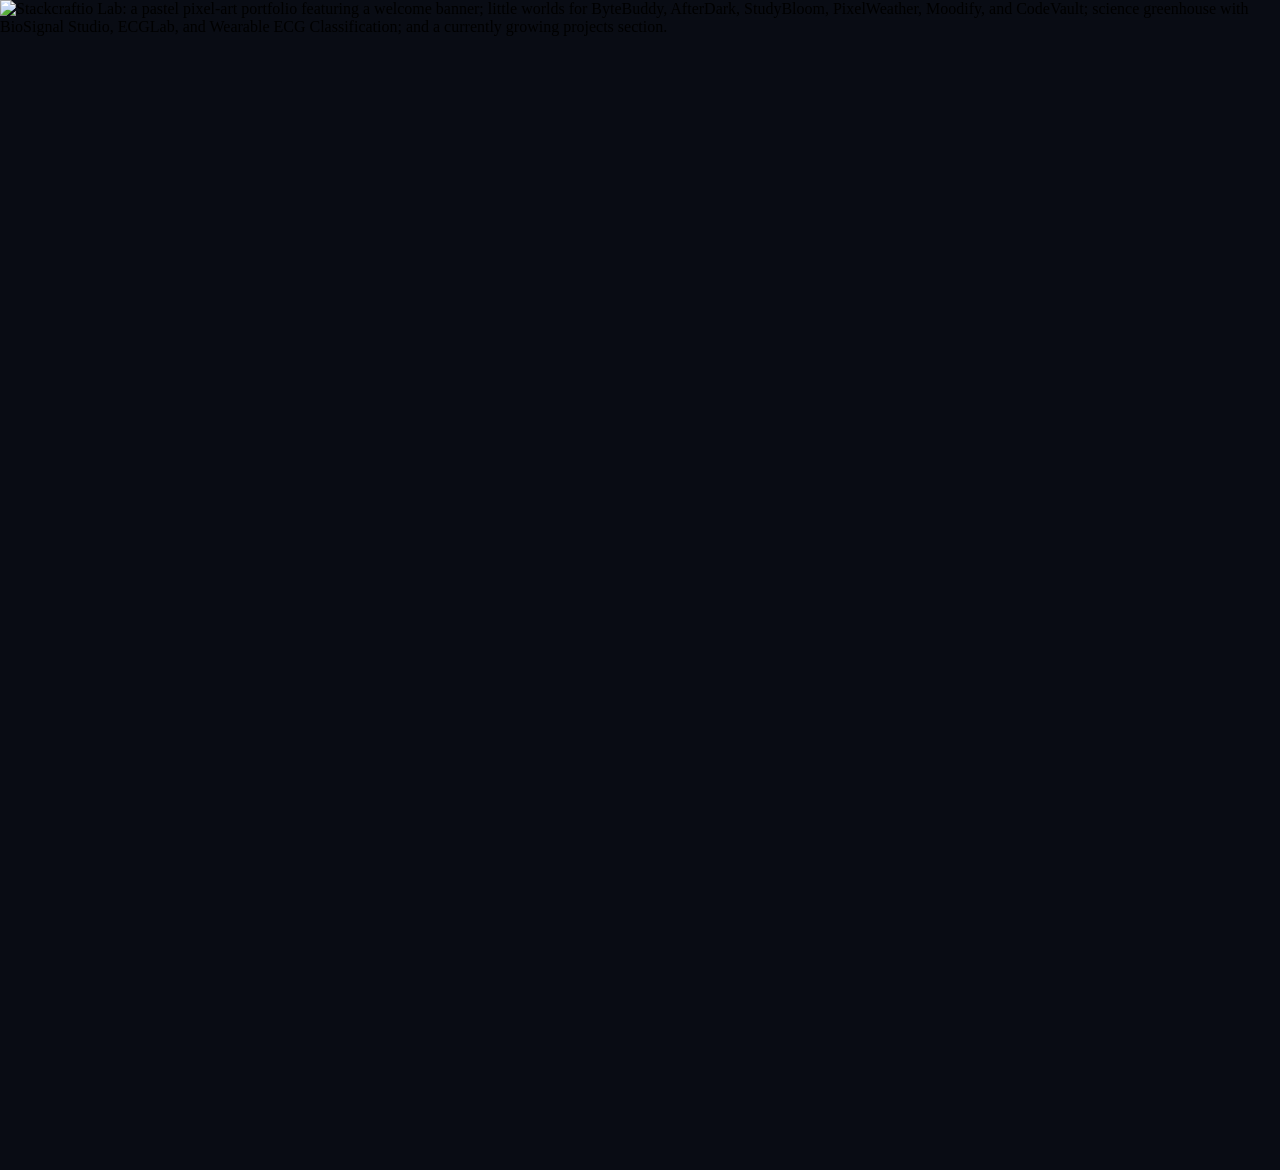
==== index.html @ 3e7b6db7 "Add files via upload" ====
<!doctype html>
<html lang="en">
<head>
  <meta charset="utf-8">
  <meta name="viewport" content="width=device-width, initial-scale=1">
  <meta name="theme-color" content="#090c14">
  <meta name="description" content="Stackcraftio Lab — a little collection of code, creative experiments, tiny worlds & things built out of curiosity.">
  <title>Stackcraftio Lab ✧</title>
  <style>
    * { box-sizing: border-box; }
    html { background: #090c14; }
    body { margin: 0; min-height: 100vh; background: #090c14; }
    main { width: min(100%, 1312px); margin: 0 auto; }
    .portfolio { display: block; width: 100%; height: auto; }
  </style>
</head>
<body>
  <main>
    <img class="portfolio" src="assets/stackcraftio-lab.png" width="1312" height="1199" alt="Stackcraftio Lab: a pastel pixel-art portfolio featuring a welcome banner; little worlds for ByteBuddy, AfterDark, StudyBloom, PixelWeather, Moodify, and CodeVault; science greenhouse with BioSignal Studio, ECGLab, and Wearable ECG Classification; and a currently growing projects section.">
  </main>
</body>
</html>
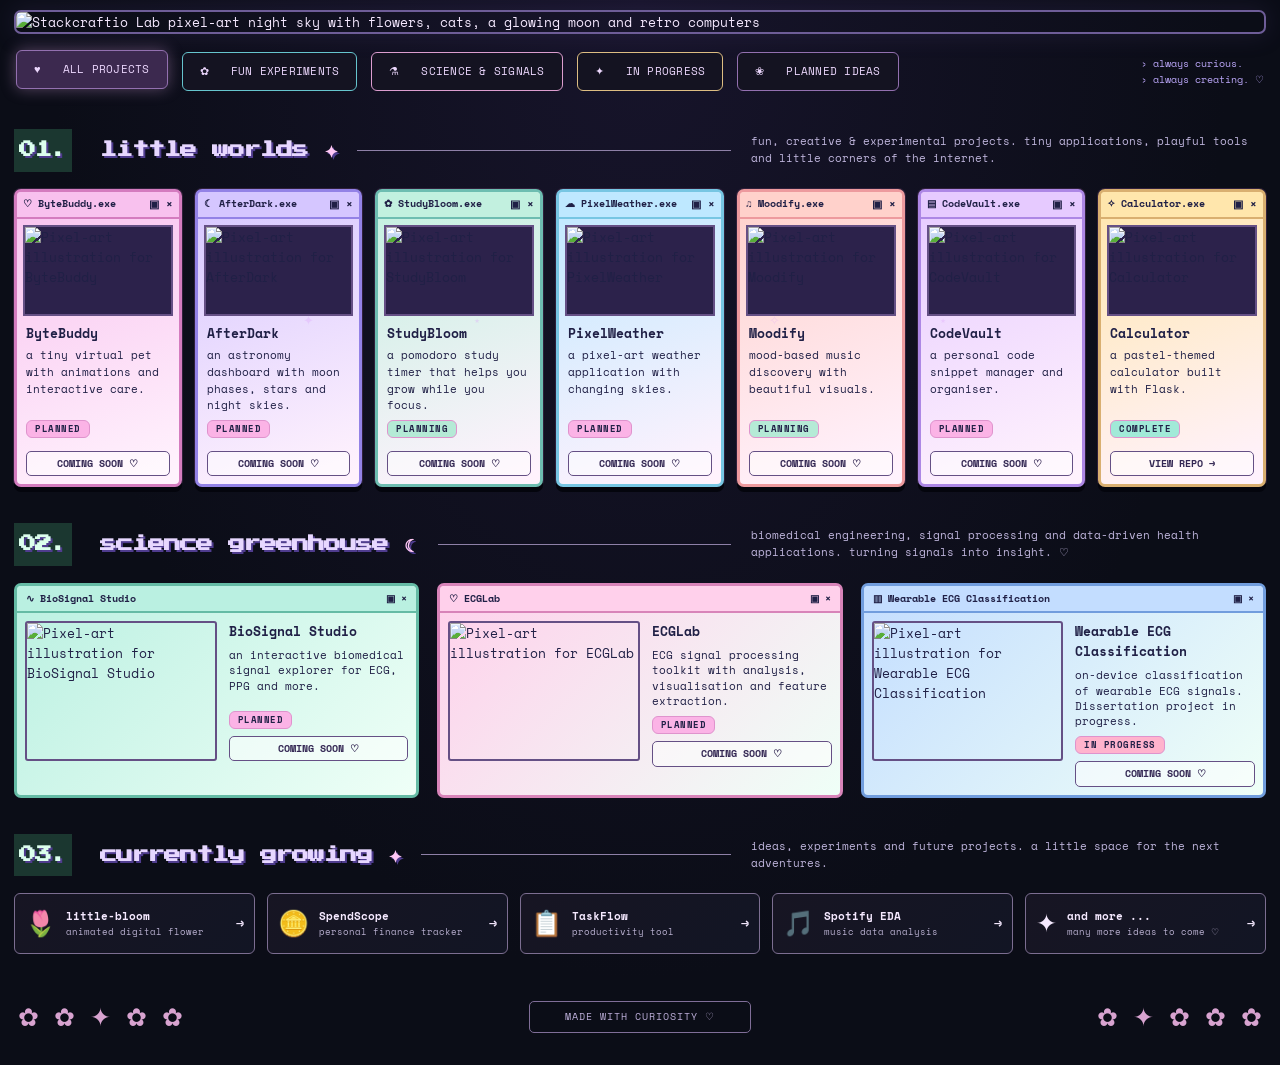
==== commit 72d9f686: "Add files via upload" ====
--- a/index.html
+++ b/index.html
@@ -1,22 +1,11 @@
 <!doctype html>
-<html lang="en">
-<head>
-  <meta charset="utf-8">
-  <meta name="viewport" content="width=device-width, initial-scale=1">
-  <meta name="theme-color" content="#090c14">
-  <meta name="description" content="Stackcraftio Lab — a little collection of code, creative experiments, tiny worlds & things built out of curiosity.">
-  <title>Stackcraftio Lab ✧</title>
-  <style>
-    * { box-sizing: border-box; }
-    html { background: #090c14; }
-    body { margin: 0; min-height: 100vh; background: #090c14; }
-    main { width: min(100%, 1312px); margin: 0 auto; }
-    .portfolio { display: block; width: 100%; height: auto; }
-  </style>
-</head>
-<body>
-  <main>
-    <img class="portfolio" src="assets/stackcraftio-lab.png" width="1312" height="1199" alt="Stackcraftio Lab: a pastel pixel-art portfolio featuring a welcome banner; little worlds for ByteBuddy, AfterDark, StudyBloom, PixelWeather, Moodify, and CodeVault; science greenhouse with BioSignal Studio, ECGLab, and Wearable ECG Classification; and a currently growing projects section.">
-  </main>
-</body>
-</html>
+<html lang="en"><head><meta charset="utf-8"><meta name="viewport" content="width=device-width, initial-scale=1"><meta name="theme-color" content="#0b0d17"><meta name="description" content="Stackcraftio Lab — little worlds, creative experiments, and biomedical coding projects."><title>✿ Stackcraftio Lab</title><link rel="stylesheet" href="style.css"></head><body>
+<div class="sparkles" aria-hidden="true">✦　　　⋆　　　　　　✧　　　⋆</div>
+<div class="shell">
+<header class="hero" id="home"><img src="assets/banner.webp" alt="Stackcraftio Lab pixel-art night sky with flowers, cats, a glowing moon and retro computers"></header>
+<nav class="filters" aria-label="Project filters"><button class="active" data-filter="all">♥ &nbsp; All projects</button><button data-filter="fun">✿ &nbsp; Fun experiments</button><button data-filter="science">⚗ &nbsp; Science & signals</button><button data-filter="building">✦ &nbsp; In progress</button><button data-filter="planned">❀ &nbsp; Planned ideas</button><span class="nav-note">› always curious.<br>› always creating. ♡</span></nav>
+<section class="section" id="little-worlds" data-group="fun"><div class="section-header"><h2><span class="num">01.</span> little worlds <em>✦</em></h2><span class="rule"></span><p>fun, creative & experimental projects. tiny applications, playful tools and little corners of the internet.</p></div><div class="cards" id="fun-cards"></div></section>
+<section class="section" id="science-greenhouse" data-group="science"><div class="section-header"><h2><span class="num">02.</span> science greenhouse <em>☾</em></h2><span class="rule"></span><p>biomedical engineering, signal processing and data-driven health applications. turning signals into insight. ♡</p></div><div class="science-cards" id="science-cards"></div></section>
+<section class="section growing" id="currently-growing"><div class="section-header"><h2><span class="num">03.</span> currently growing <em>✦</em></h2><span class="rule"></span><p>ideas, experiments and future projects. a little space for the next adventures.</p></div><div class="grow-list" id="grow-list"></div></section>
+<footer><span>✿ ✿ ✦ ✿ ✿</span><span class="footer-pill">MADE WITH CURIOSITY ♡</span><span>✿ ✦ ✿ ✿ ✿</span></footer>
+</div><div id="toast" class="toast" role="status" aria-live="polite"></div><script src="script.js" defer></script></body></html>
--- a/style.css
+++ b/style.css
@@ -0,0 +1,2 @@
+@import url('https://fonts.googleapis.com/css2?family=Press+Start+2P&family=Space+Mono:wght@400;700&display=swap');
+:root{color-scheme:dark;--bg:#0b0d17;--ink:#f5e9ff;--muted:#c2b5d8;--border:#65567f}*{box-sizing:border-box}html{scroll-behavior:smooth}body{margin:0;background:radial-gradient(ellipse at 50% 0%,#17142b 0,#0b0d17 65%);color:var(--ink);font:13px/1.55 'Space Mono',monospace}button,a{font:inherit}button{cursor:pointer}a{color:inherit}.shell{max-width:1340px;margin:auto;padding:10px 14px 20px}.hero{border:2px solid #6e5d98;box-shadow:0 0 25px #58468b36;border-radius:7px;overflow:hidden}.hero img{width:100%;height:auto;display:block;image-rendering:auto}.filters{display:flex;align-items:center;flex-wrap:wrap;gap:14px;margin:18px 2px 38px}.filters button{color:#ecd7fd;background:#141321;border:1px solid #9370b0;padding:10px 17px;border-radius:6px;text-transform:uppercase;font-size:11px;letter-spacing:.25px;transition:transform .2s,background .2s,box-shadow .2s}.filters button:hover,.filters button.active{background:#3c294f;box-shadow:0 0 15px #edb4f557;transform:translateY(-2px)}.filters button:nth-child(2){border-color:#66c5ce}.filters button:nth-child(3){border-color:#dc9dcf}.filters button:nth-child(4){border-color:#ddbd82}.nav-note{font-size:10px;line-height:1.6;margin-left:auto;color:#bca8fa}.section{margin:0 0 36px}.section-header{display:flex;gap:20px;align-items:center;margin-bottom:17px}.section-header h2{font-family:'Press Start 2P',monospace;font-size:17px;white-space:nowrap;margin:0;letter-spacing:-1px;color:#e7d7ff;text-shadow:2px 2px #4f3c8e}.section-header em{font-style:normal;color:#ffc7f5}.num{display:inline-block;color:#dcffed;background:#1b3730;padding:8px 5px;margin-right:12px}.rule{height:1px;background:#8e80a7;flex:1;min-width:35px}.section-header p{max-width:515px;margin:0;color:#bfb5dc;font-size:11px}.cards{display:grid;grid-template-columns:repeat(7,minmax(0,1fr));gap:13px}.project{--tint:#fac5eb;--edge:#cf76bd;--deep:#573b72;display:flex;flex-direction:column;background:linear-gradient(160deg,var(--tint),#fff2fd 96%);border:3px solid var(--edge);border-radius:7px;color:#202046;overflow:hidden;box-shadow:0 5px 0 #04050d,0 0 0 1px #30203b;min-width:0;transition:transform .18s,box-shadow .18s}.project:hover{transform:translateY(-6px);box-shadow:0 9px 22px #d6a0fb48}.window-top{display:flex;align-items:center;justify-content:space-between;gap:2px;background:var(--tint);border-bottom:2px solid var(--edge);padding:4px 6px;font-weight:700;font-size:10px;white-space:nowrap;overflow:hidden}.window-top .w-title{overflow:hidden;text-overflow:ellipsis}.window-top .controls{font-size:11px}.project-art{display:block;width:calc(100% - 12px);height:91px;object-fit:cover;margin:6px 6px 0;border:2px solid var(--deep);background:#2c224b;image-rendering:pixelated}.project-body{padding:9px 9px 8px;display:flex;flex:1;flex-direction:column;gap:6px}.project h3{font-size:13px;line-height:1.3;margin:0;font-weight:700}.project p{font-size:10.7px;line-height:1.55;margin:0;min-height:66px}.status{display:inline-block;background:#fbb3e6;border:1px solid #df93cd;border-radius:6px;padding:1px 8px;text-transform:uppercase;font-weight:700;font-size:9px;letter-spacing:.5px;align-self:start;margin-top:auto}.status.building{background:#ffb3cd}.status.planning{background:#b5ead6}.status.complete{background:#a1ead8}.card-action{display:block;text-align:center;text-decoration:none;border:1.5px solid var(--deep);border-radius:5px;padding:4px;color:#332753;font-weight:700;font-size:10px;margin-top:7px;background:#fff8;transition:background .2s}.card-action:hover{background:#fff}.science-cards{display:grid;grid-template-columns:repeat(3,minmax(0,1fr));gap:18px}.science-card{--tint:#bceee0;--edge:#66b3a5;--deep:#397975;display:flex;border:3px solid var(--edge);border-radius:7px;background:linear-gradient(135deg,var(--tint),#effff7);color:#202046;overflow:hidden;min-width:0;transition:transform .2s}.science-card:hover{transform:translateY(-4px)}.science-content{width:100%}.science-card .window-top{padding:5px 9px}.science-inner{display:grid;grid-template-columns:50% 1fr;gap:12px;padding:8px}.science-inner img{width:100%;height:140px;object-fit:cover;image-rendering:pixelated;border:2px solid var(--deep);border-radius:3px}.science-copy{display:flex;flex-direction:column;gap:7px;min-width:0}.science-copy h3{margin:0;font-size:13px}.science-copy p{margin:0;font-size:10.5px;line-height:1.45;flex:1}.science-copy .card-action{margin-top:0}.grow-list{display:grid;grid-template-columns:repeat(5,minmax(0,1fr));gap:12px}.grow{display:flex;align-items:center;gap:10px;padding:10px;background:linear-gradient(135deg,#171523,#121524);border:1px solid #7c6e91;border-radius:6px;text-decoration:none;transition:background .2s,transform .2s}.grow:hover{background:#30233f;transform:translateY(-3px)}.grow .emoji{font-size:25px}.grow strong{display:block;font-size:11px}.grow small{display:block;color:#b9b0d0;font-size:9px}.grow b{margin-left:auto}footer{display:flex;align-items:center;justify-content:space-between;gap:12px;margin-top:36px;padding:8px 4px;color:#efb4e5;font-size:25px;opacity:.9}.footer-pill{font-size:10px;letter-spacing:1px;border:1px solid #8d79a7;color:#d1c1ef;border-radius:5px;padding:7px 35px}.toast{position:fixed;bottom:20px;right:20px;max-width:300px;background:#e7d1ff;color:#322149;padding:12px;border:2px solid #aa80ce;border-radius:7px;box-shadow:0 8px 30px #0008;opacity:0;transform:translateY(20px);pointer-events:none;transition:.2s}.toast.show{opacity:1;transform:translateY(0)}.hidden{display:none!important}.sparkles{position:absolute;left:0;right:0;top:310px;text-align:center;color:#dea6fd55;pointer-events:none;letter-spacing:30px}@media(max-width:1160px){.cards{grid-template-columns:repeat(4,minmax(0,1fr))}.section-header{flex-wrap:wrap}.section-header p{max-width:100%}.science-inner{grid-template-columns:1fr}.science-inner img{height:130px}}@media(max-width:750px){.shell{padding:8px}.cards{grid-template-columns:repeat(2,minmax(0,1fr))}.science-cards{grid-template-columns:1fr}.science-inner{grid-template-columns:42% 1fr}.grow-list{grid-template-columns:repeat(2,minmax(0,1fr))}.section-header h2{font-size:12px;white-space:normal}.nav-note{display:none}.filters{gap:7px}.filters button{font-size:9px;padding:8px}.project-art{height:130px}footer{font-size:14px}.footer-pill{font-size:8px;padding:7px 10px}}@media(max-width:410px){.cards{gap:8px}.project-art{height:90px}.project h3{font-size:11px}.project p{font-size:9px}.grow-list{grid-template-columns:1fr}}@media(prefers-reduced-motion:reduce){*,*:before,*:after{transition:none!important;scroll-behavior:auto!important}}
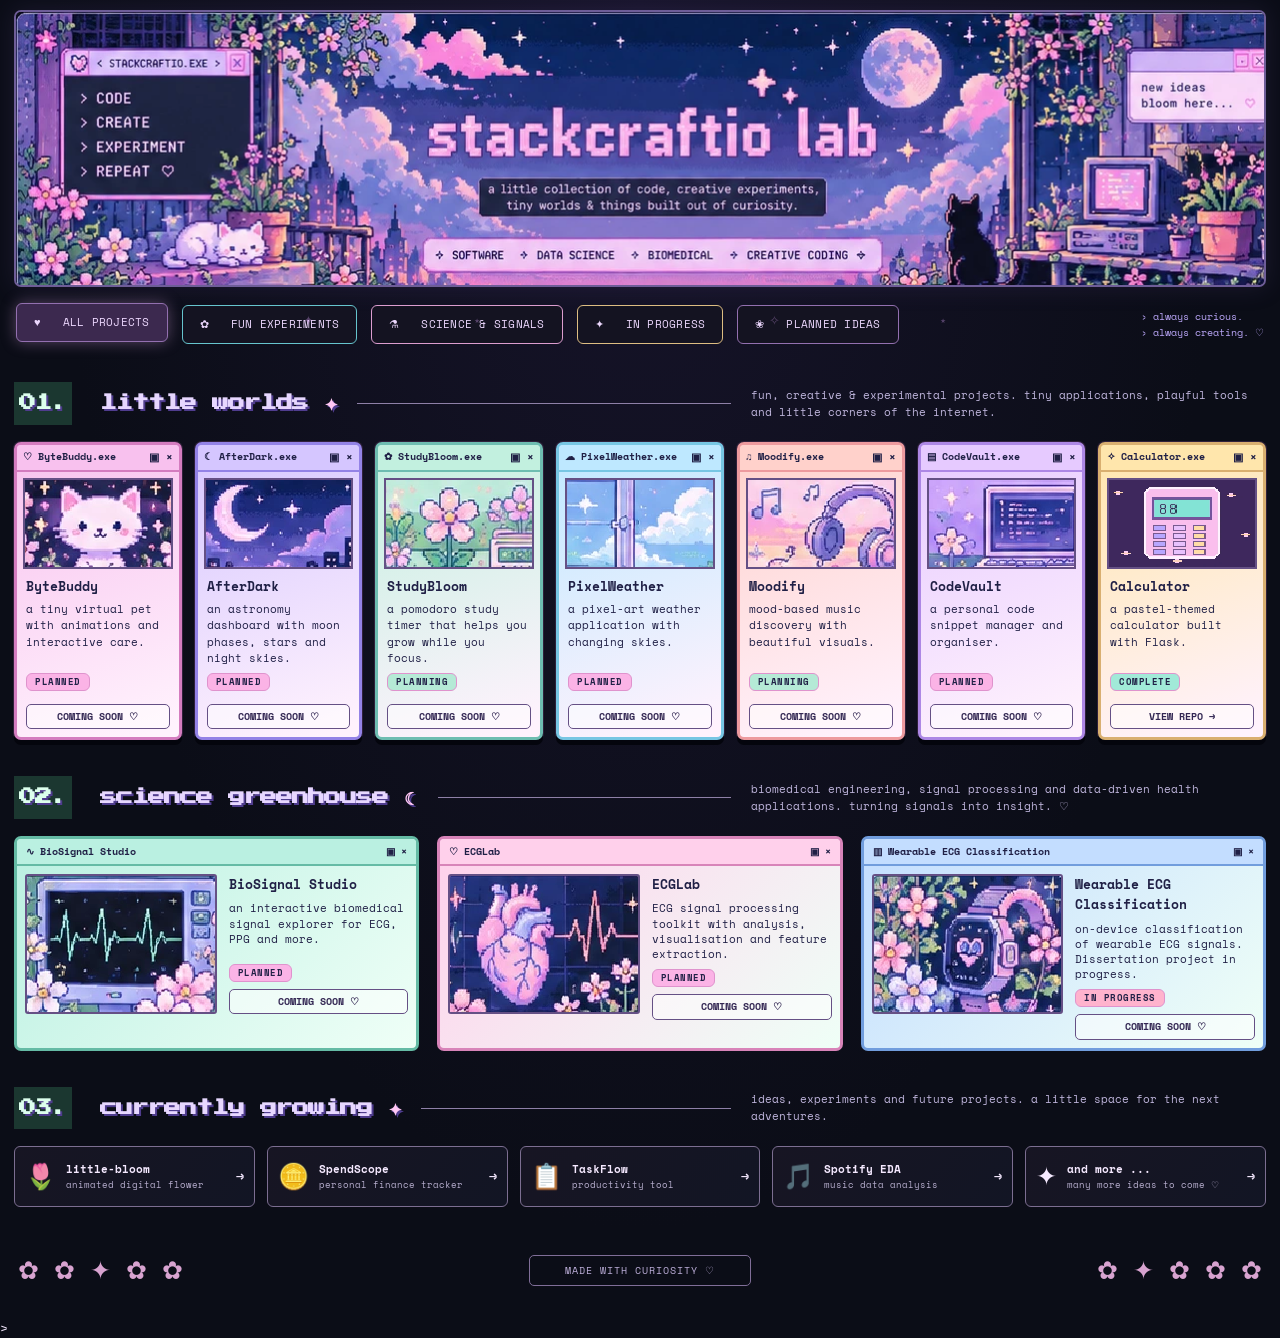
==== commit 58a15906: "Add versioning to script.js in index.html Updated script tag to include versioning." ====
--- a/index.html
+++ b/index.html
@@ -8,4 +8,4 @@
 <section class="section" id="science-greenhouse" data-group="science"><div class="section-header"><h2><span class="num">02.</span> science greenhouse <em>☾</em></h2><span class="rule"></span><p>biomedical engineering, signal processing and data-driven health applications. turning signals into insight. ♡</p></div><div class="science-cards" id="science-cards"></div></section>
 <section class="section growing" id="currently-growing"><div class="section-header"><h2><span class="num">03.</span> currently growing <em>✦</em></h2><span class="rule"></span><p>ideas, experiments and future projects. a little space for the next adventures.</p></div><div class="grow-list" id="grow-list"></div></section>
 <footer><span>✿ ✿ ✦ ✿ ✿</span><span class="footer-pill">MADE WITH CURIOSITY ♡</span><span>✿ ✦ ✿ ✿ ✿</span></footer>
-</div><div id="toast" class="toast" role="status" aria-live="polite"></div><script src="script.js" defer></script></body></html>+</div><div id="toast" class="toast" role="status" aria-live="polite"></div><script src="script.js?v=4" defer></script>></body></html>
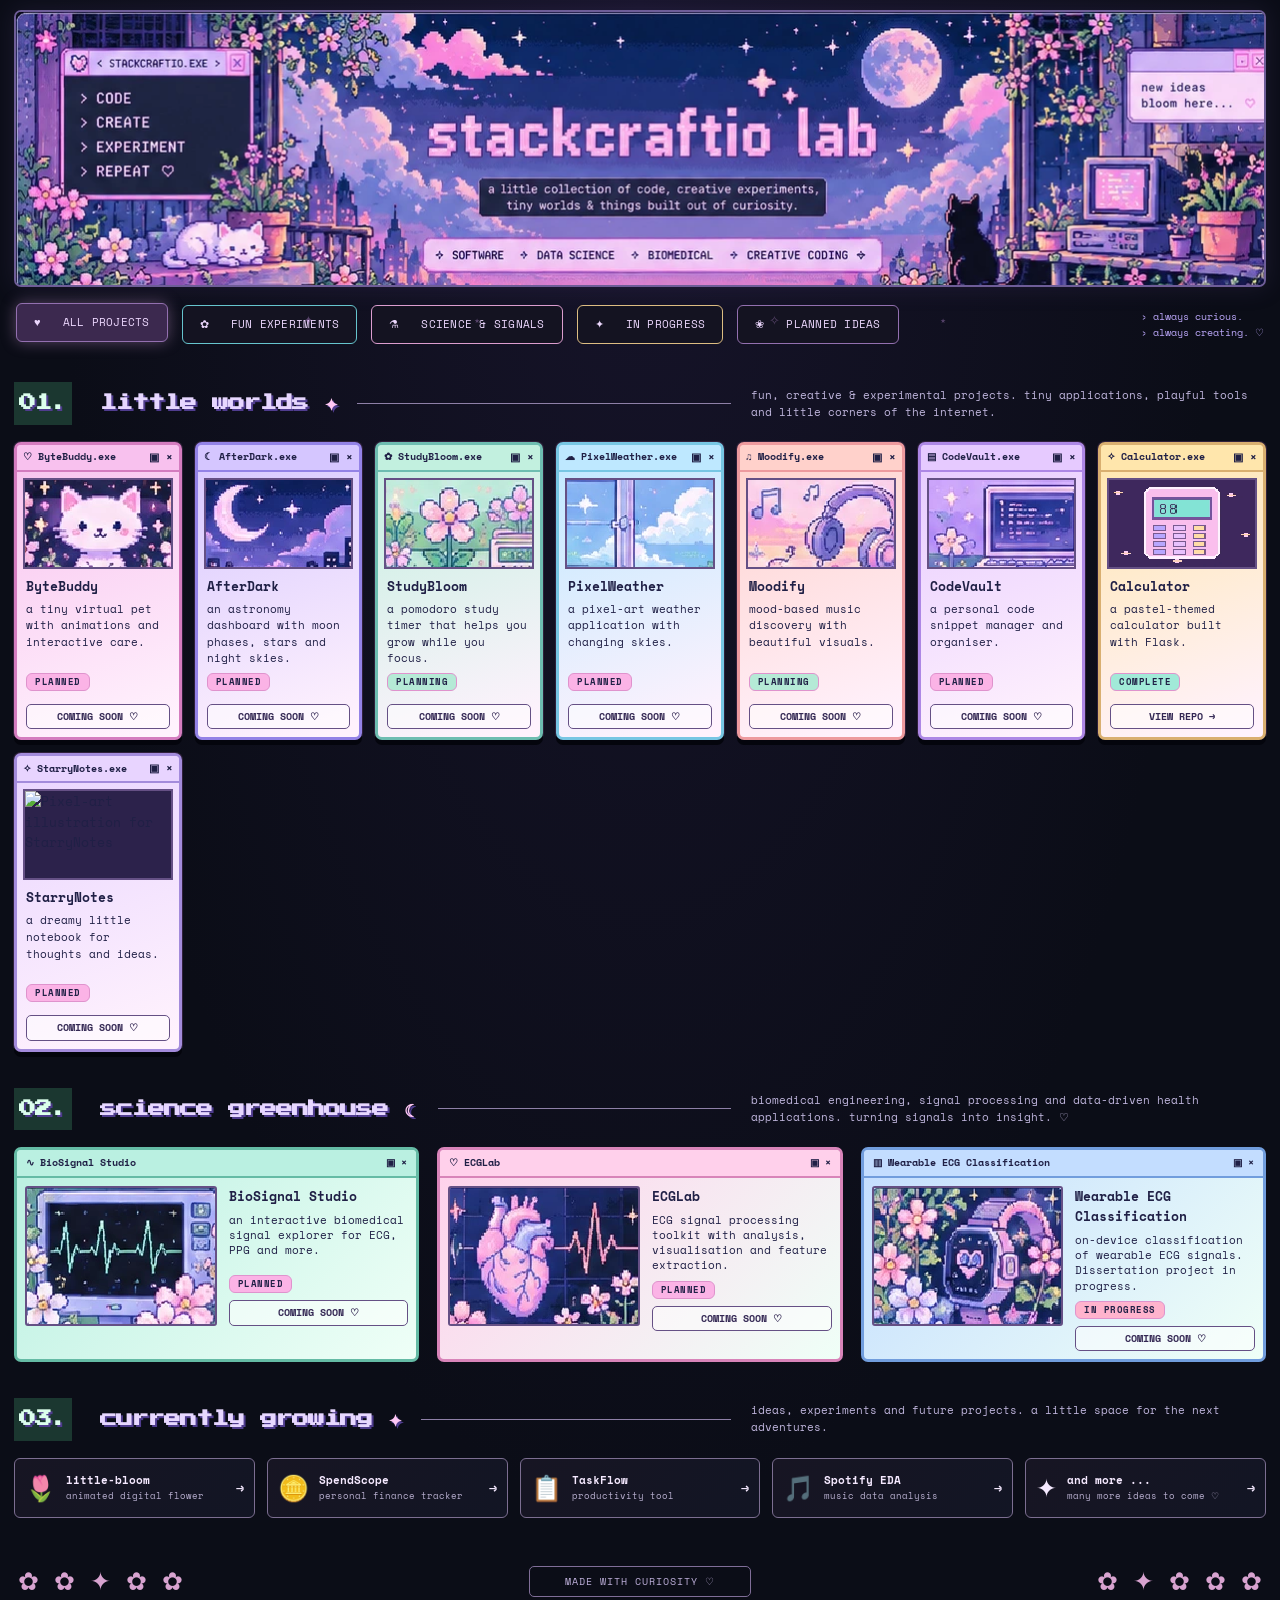
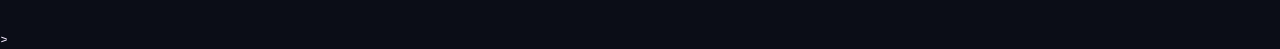
==== commit e60f9b47: "Update script.js version and fix closing tags Updated script version and fixed HTML structure." ====
--- a/index.html
+++ b/index.html
@@ -8,4 +8,4 @@
 <section class="section" id="science-greenhouse" data-group="science"><div class="section-header"><h2><span class="num">02.</span> science greenhouse <em>☾</em></h2><span class="rule"></span><p>biomedical engineering, signal processing and data-driven health applications. turning signals into insight. ♡</p></div><div class="science-cards" id="science-cards"></div></section>
 <section class="section growing" id="currently-growing"><div class="section-header"><h2><span class="num">03.</span> currently growing <em>✦</em></h2><span class="rule"></span><p>ideas, experiments and future projects. a little space for the next adventures.</p></div><div class="grow-list" id="grow-list"></div></section>
 <footer><span>✿ ✿ ✦ ✿ ✿</span><span class="footer-pill">MADE WITH CURIOSITY ♡</span><span>✿ ✦ ✿ ✿ ✿</span></footer>
-</div><div id="toast" class="toast" role="status" aria-live="polite"></div><script src="script.js?v=4" defer></script>></body></html>
+</div><div id="toast" class="toast" role="status" aria-live="polite"></div><script src="script.js?v=5" defer></script>></body></html>
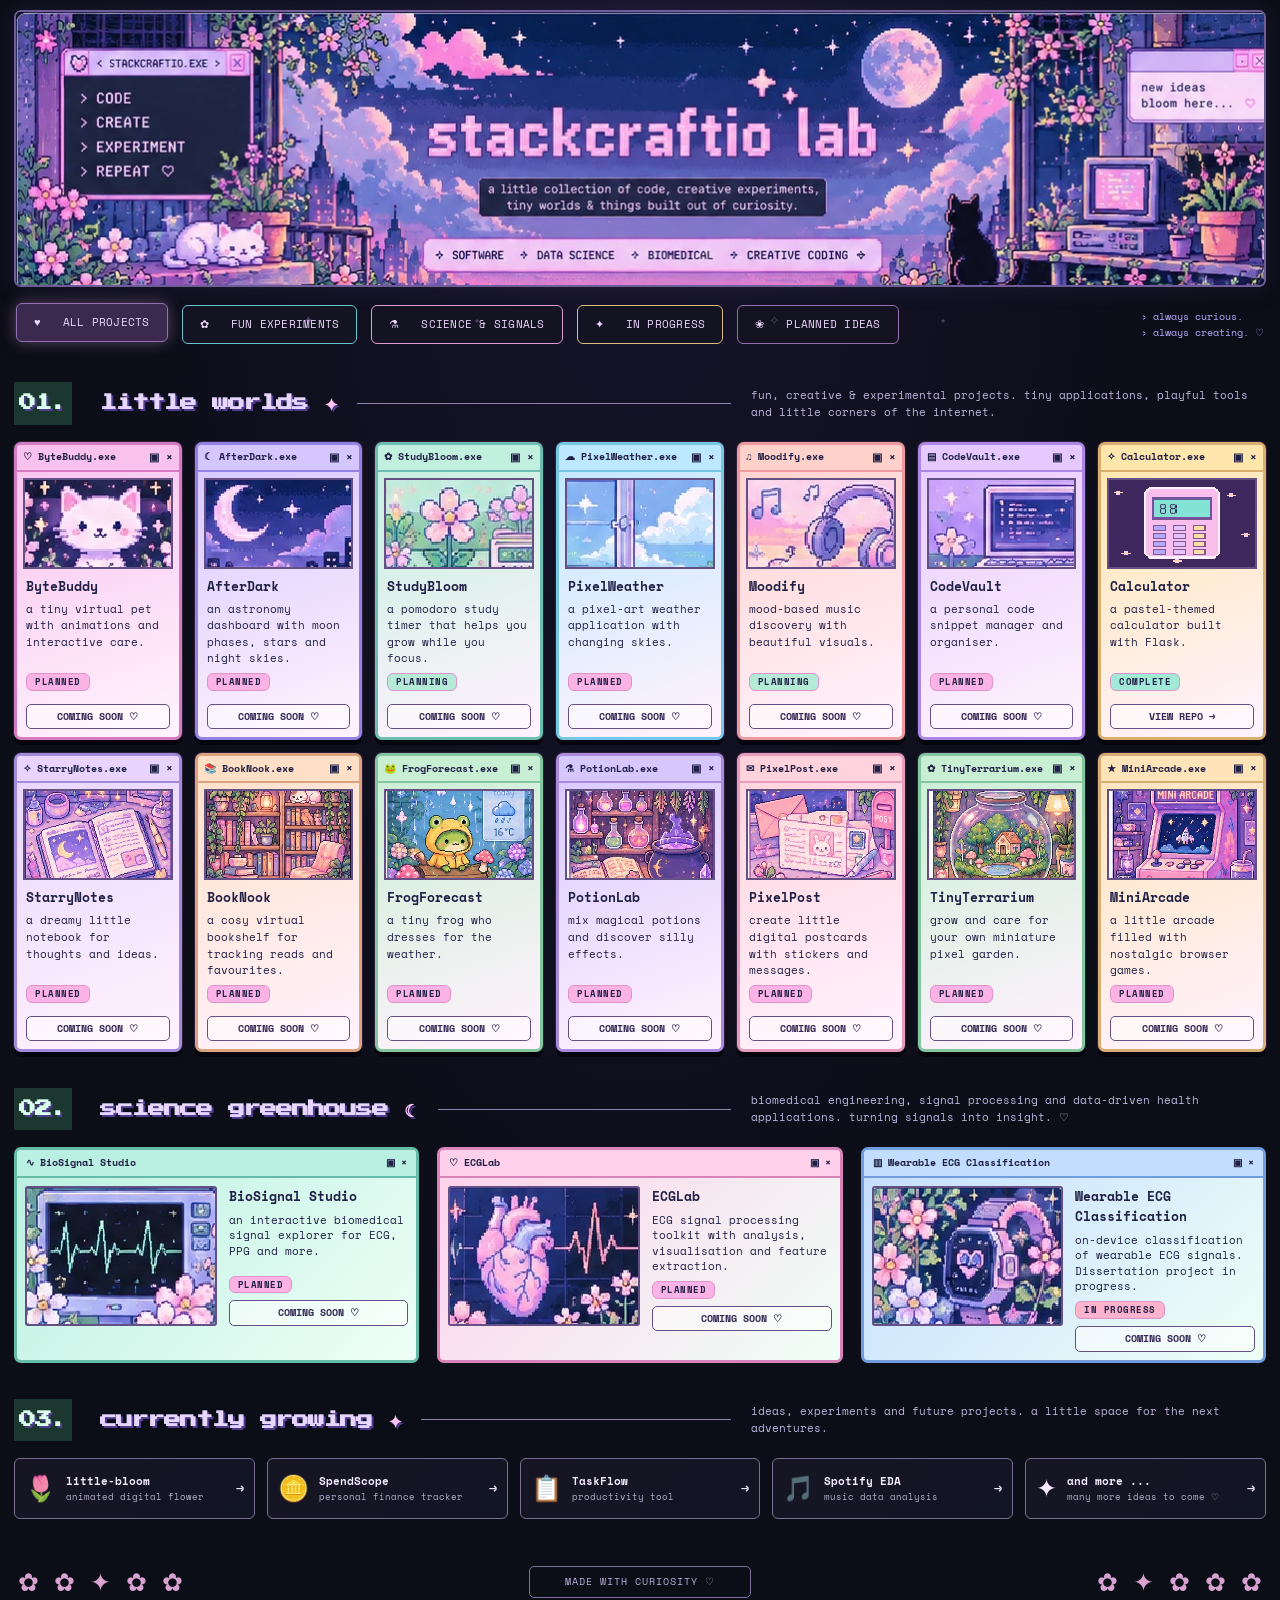
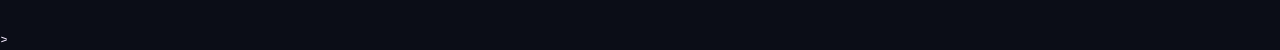
==== commit 6aecf294: "Change script version from 5 to 6 Updated script version in the HTML file." ====
--- a/index.html
+++ b/index.html
@@ -8,4 +8,4 @@
 <section class="section" id="science-greenhouse" data-group="science"><div class="section-header"><h2><span class="num">02.</span> science greenhouse <em>☾</em></h2><span class="rule"></span><p>biomedical engineering, signal processing and data-driven health applications. turning signals into insight. ♡</p></div><div class="science-cards" id="science-cards"></div></section>
 <section class="section growing" id="currently-growing"><div class="section-header"><h2><span class="num">03.</span> currently growing <em>✦</em></h2><span class="rule"></span><p>ideas, experiments and future projects. a little space for the next adventures.</p></div><div class="grow-list" id="grow-list"></div></section>
 <footer><span>✿ ✿ ✦ ✿ ✿</span><span class="footer-pill">MADE WITH CURIOSITY ♡</span><span>✿ ✦ ✿ ✿ ✿</span></footer>
-</div><div id="toast" class="toast" role="status" aria-live="polite"></div><script src="script.js?v=5" defer></script>></body></html>
+</div><div id="toast" class="toast" role="status" aria-live="polite"></div><script src="script.js?v=6" defer></script>></body></html>
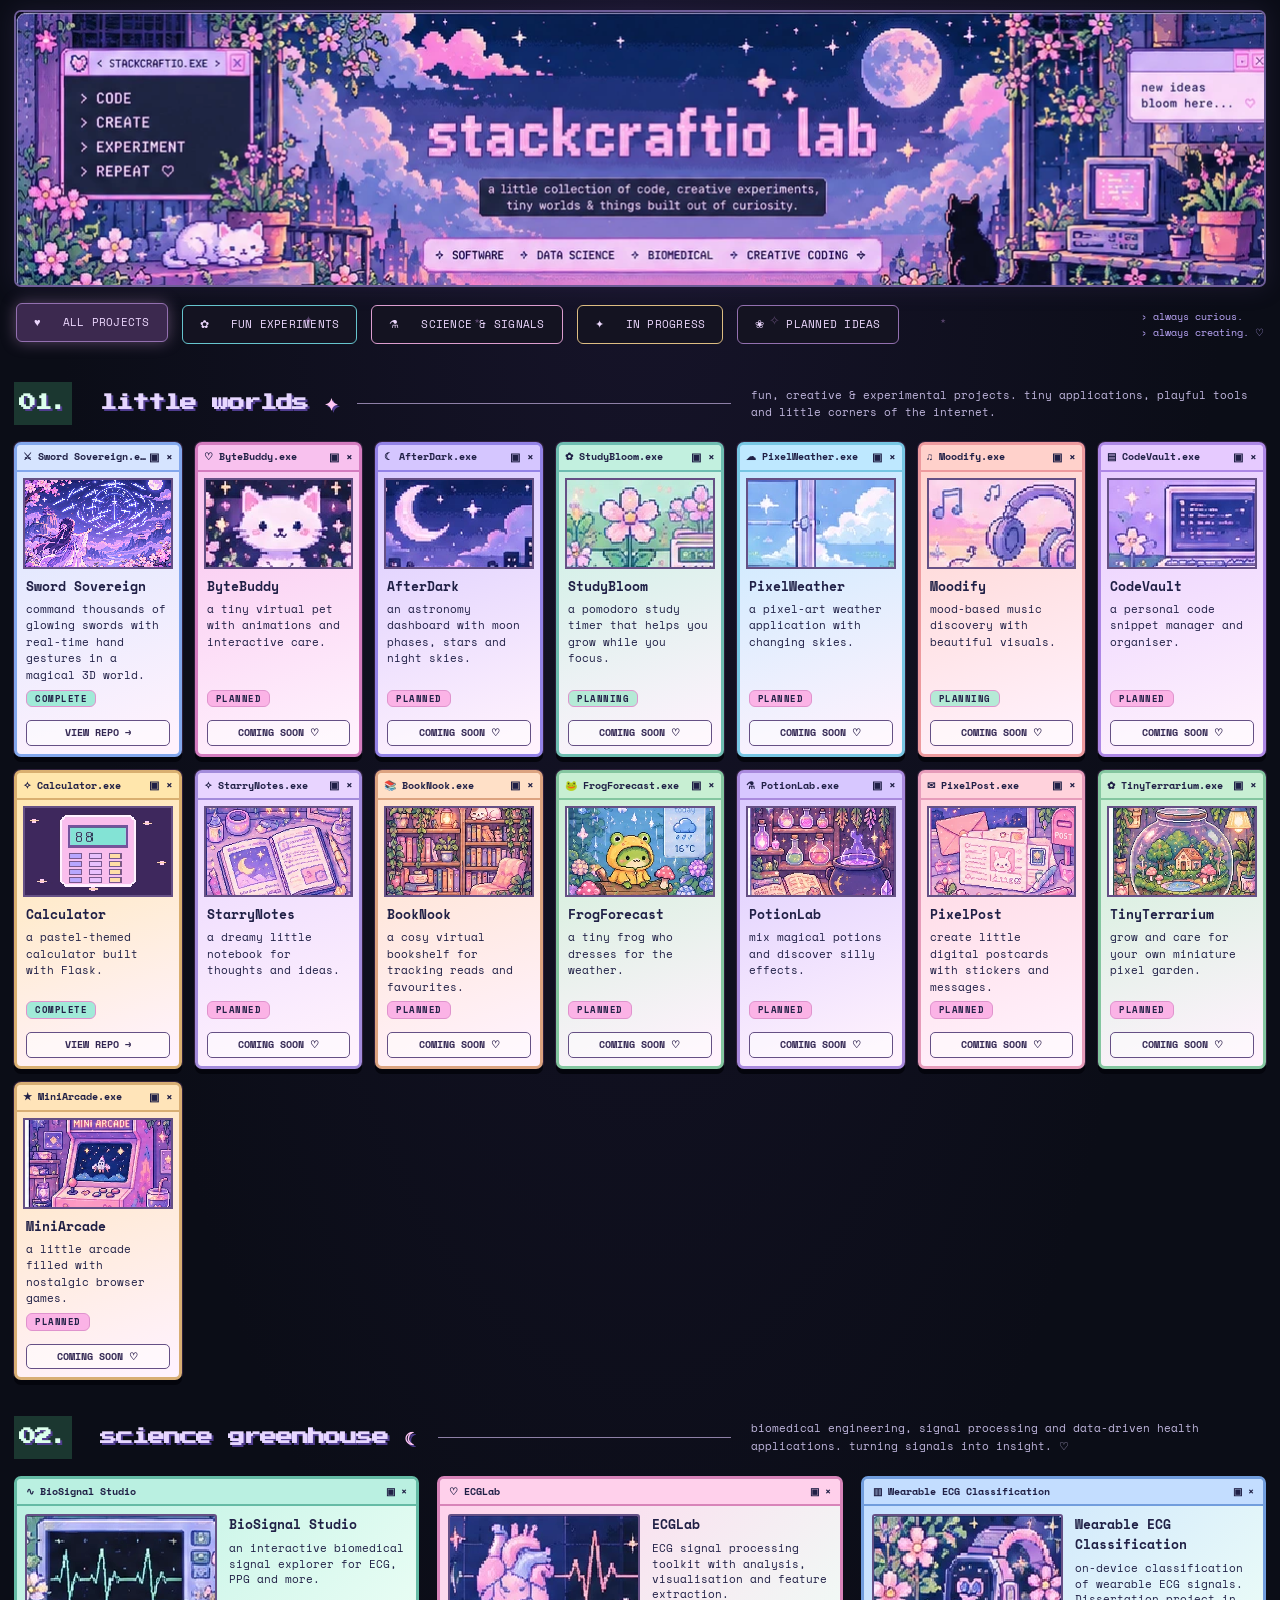
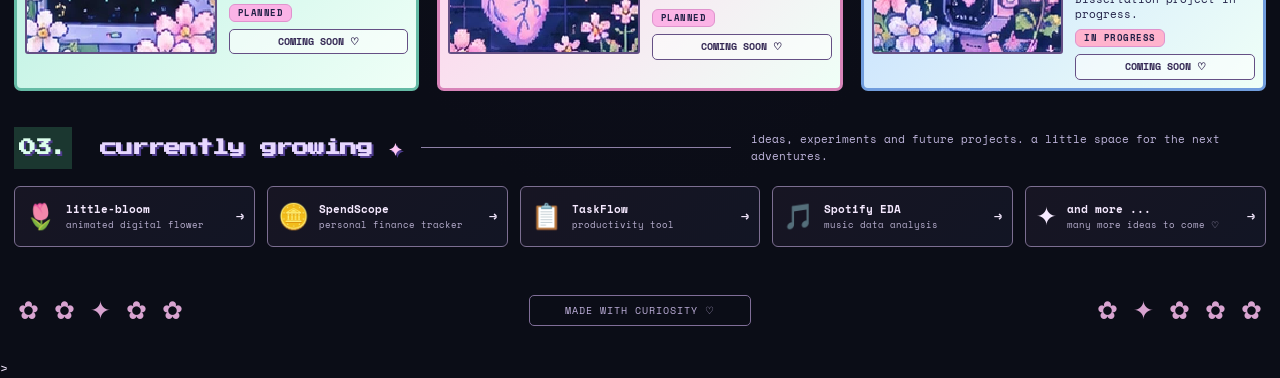
==== commit 3d994516: "Update script version and fix HTML structure Updated script version in index.html and fixed HTML str" ====
--- a/index.html
+++ b/index.html
@@ -8,4 +8,4 @@
 <section class="section" id="science-greenhouse" data-group="science"><div class="section-header"><h2><span class="num">02.</span> science greenhouse <em>☾</em></h2><span class="rule"></span><p>biomedical engineering, signal processing and data-driven health applications. turning signals into insight. ♡</p></div><div class="science-cards" id="science-cards"></div></section>
 <section class="section growing" id="currently-growing"><div class="section-header"><h2><span class="num">03.</span> currently growing <em>✦</em></h2><span class="rule"></span><p>ideas, experiments and future projects. a little space for the next adventures.</p></div><div class="grow-list" id="grow-list"></div></section>
 <footer><span>✿ ✿ ✦ ✿ ✿</span><span class="footer-pill">MADE WITH CURIOSITY ♡</span><span>✿ ✦ ✿ ✿ ✿</span></footer>
-</div><div id="toast" class="toast" role="status" aria-live="polite"></div><script src="script.js?v=6" defer></script>></body></html>
+</div><div id="toast" class="toast" role="status" aria-live="polite"></div><script src="script.js?v=7" defer></script>></body></html>
